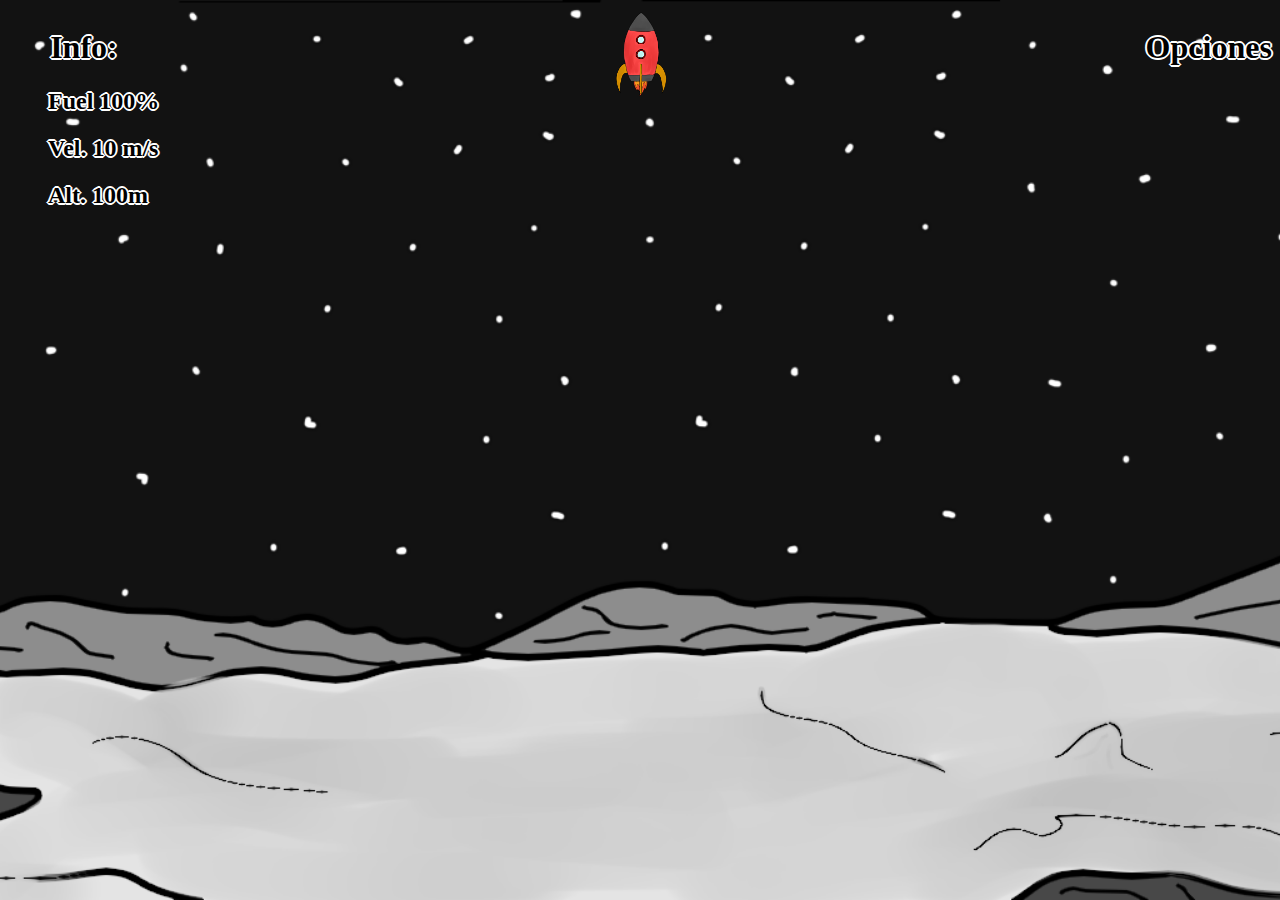
==== Lunar Lander/index.html @ 20197ac1 "Add files via upload" ====
<!DOCTYPE html>
<html>
<head>
	<title>Lunar Lander</title>
	<meta charset="UTF-8">
	<link rel="stylesheet" type="text/css" href="theme.css">
</head>
<body>
	<!-- Division izquierda -->
	<div class="division">
		<h1 id="info">Info:</h1>
		<ul>
			<li><h2>Fuel 100%</h2></li>
			<li><h2>Vel. 10 m/s</h2></li>
			<li><h2>Alt. 100m</h2></li>
		</ul>
	</div>
	
	<!-- Division central -->
	<div class="division">
		<div id="cohete">
			<img src="img/cohete.png"/>
		</div>
	</div>

	<!-- Division derecha -->
	<div class="division">
		<div id="opciones">
			<h1>Opciones</h1>
			<ul>
				<li id="about"><a href="about.html"><h2>About</h2></a></li>
				<li id="instruction"><a href="instruction.html"><h2>Instrucciones</h2></a></li>
			</ul>
		</div>
		
	</div>
</body>
</html>
---- Lunar Lander/theme.css ----
/* Define la imagen de fondo */
html {
	background: url("img/fondo.png") no-repeat center center fixed; 
    -webkit-background-size: cover;
    -moz-background-size: cover;
    -o-background-size: cover;
    background-size: cover;
}

/* Añade borde blanco al texto y texto de color negro */
p, h1, h2 {
	color: black;
    text-shadow:
        2px 0 0 #fff,
        -2px 0 0 #fff,
        0 2px 0 #fff,
        0 -2px 0 #fff,
        1px 1px #fff,
        -1px -1px 0 #fff,
        1px -1px 0 #fff,
        -1px 1px 0 #fff;
}

/* Quita el estilo de tipo a la lista */
ul {
    list-style-type: none;
}

/* Quita la decoracion de los links */
a {
	text-decoration: none;
}

/* Divide la pantalla en 3 franjas verticales del mismo tamaño */
.division {
	display: inline-block;
	width: 33.33%;
	height: 100%;
	float: left;
}

/* Define el tamaño del div de la imagen y lo centra */
#cohete {
	margin: 0 auto;
	height: 20%;
	width: 15%;
}

/* La imagen ocupa el 100% del ancho y alto dentro del div */
#cohete img {
	height: 100%;
	width: 100%;
}

/* Alinea la lista de opciones a la derecha */
#opciones {
	text-align: right;
}

p:lang(en), h1:lang(en) {
	display: none;
}

/* CSS Desktop */
@media only screen and (min-width: 800px){

	/* Estilos del index.html */

	/* Margen del texto 'INFO' */
	#info {
		margin-left: 10%;
	}

	/* Despliega los elementos de la lista */
	#opciones:hover #about, #opciones:hover #instruction{
		display: block;
	}

	/* Elemento de la lista ABOUT, oculto por defecto */
	#about {
		display: none;
	}

	/* Elemento de la lista INSTRUCCIONES, oculto por defecto */
	#instruction {
		display: none;
	}

	/* Estilos del about.html */

	/* Capa del 80% del body y alinear la capa en el centro de la pantalla*/
	#divAbout {
		margin: 0 auto;
		margin-top: 10%;
		height: 80%;
		width: 80%;
	}

	/* Estilos del instruction.html */

	/* Centrar contenido */
	.instCentrar {
		text-align: center;
	}

	/* Centra la lista en la pantalla */
	.instList {
		text-align: center;
		overflow: hidden;
	}

	/* Capa del 80% del ancho de la pantalla centrada */
	.divInstruction {
		text-align: center;
		margin: 0 auto;
		width: 80%;
	}

}

/* CSS Mobile */
@media only screen and (max-width: 800px){

	/* Estilos del index.html */

	/* Margen del texto 'INFO' */
	#info {
		margin-left: 20%;
	}

	/* Estilos del about.html */

	/* Capa que ocupa todo el body y centrar el texto */
	#divAbout {
		text-align: center;
		height: 100%;
		width: 100%;
	}

	/* Estilos del instruction.html */

	/* Centrar contenido */
	.instCentrar {
		text-align: center;
	}

	/* Centra la lista en la pantalla */
	.instList {
		overflow: hidden;	
	}

	.instList ul{
		text-align: center;
	}

	/* Separa los elementos y los alinea en una misma linea */
	.instList li{
		display: inline-block;
		padding: 10px 10px;
	}

	/* Capa del 80% del ancho de la pantalla centrada */
	.divInstruction {
		text-align: center;
		margin: 0 auto;
		width: 80%;
	}

}
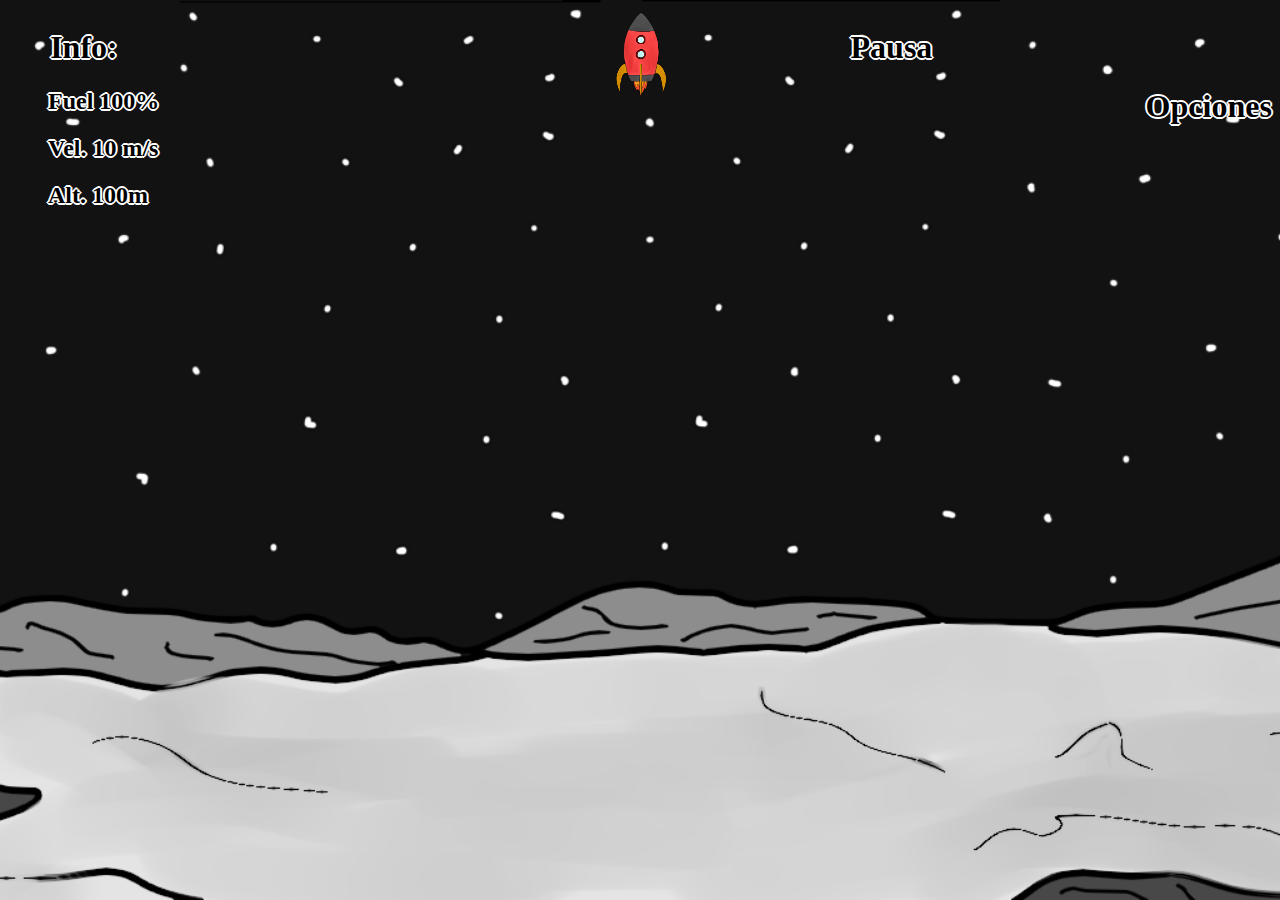
==== commit d39140e4: "Update index.html" ====
--- a/Lunar Lander/index.html
+++ b/Lunar Lander/index.html
@@ -25,6 +25,7 @@
 
 	<!-- Division derecha -->
 	<div class="division">
+		<h1>Pausa</h1>
 		<div id="opciones">
 			<h1>Opciones</h1>
 			<ul>
@@ -35,4 +36,4 @@
 		
 	</div>
 </body>
-</html>+</html>
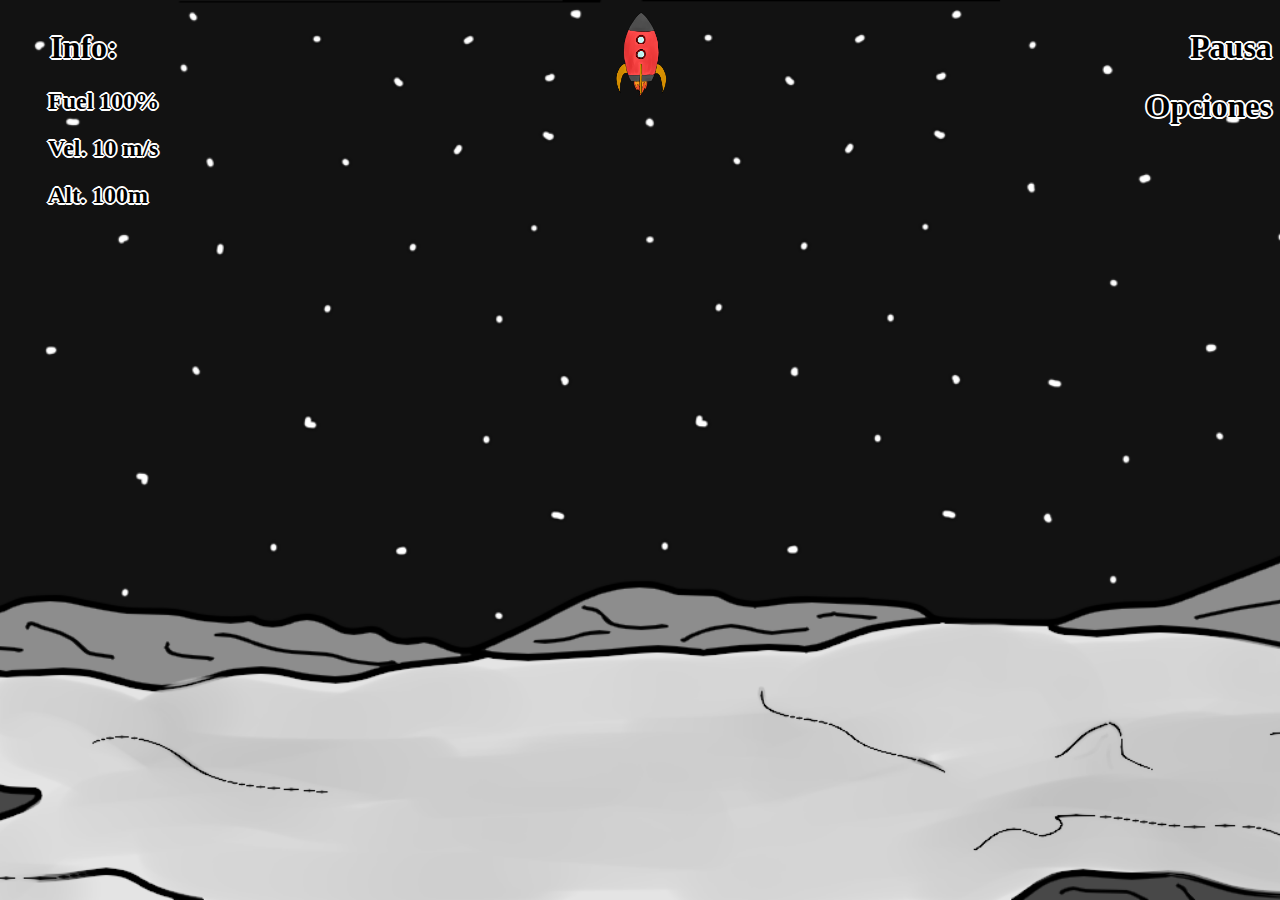
==== commit 24c5180a: "Update index.html" ====
--- a/Lunar Lander/index.html
+++ b/Lunar Lander/index.html
@@ -25,7 +25,7 @@
 
 	<!-- Division derecha -->
 	<div class="division">
-		<h1>Pausa</h1>
+		<h1 id="pausa">Pausa</h1>
 		<div id="opciones">
 			<h1>Opciones</h1>
 			<ul>
--- a/Lunar Lander/theme.css
+++ b/Lunar Lander/theme.css
@@ -56,7 +56,11 @@
 #opciones {
 	text-align: right;
 }
-
+/* Alinea el texto de pausa */
+#pausa {
+	text-align: right;
+}
+	
 p:lang(en), h1:lang(en) {
 	display: none;
 }
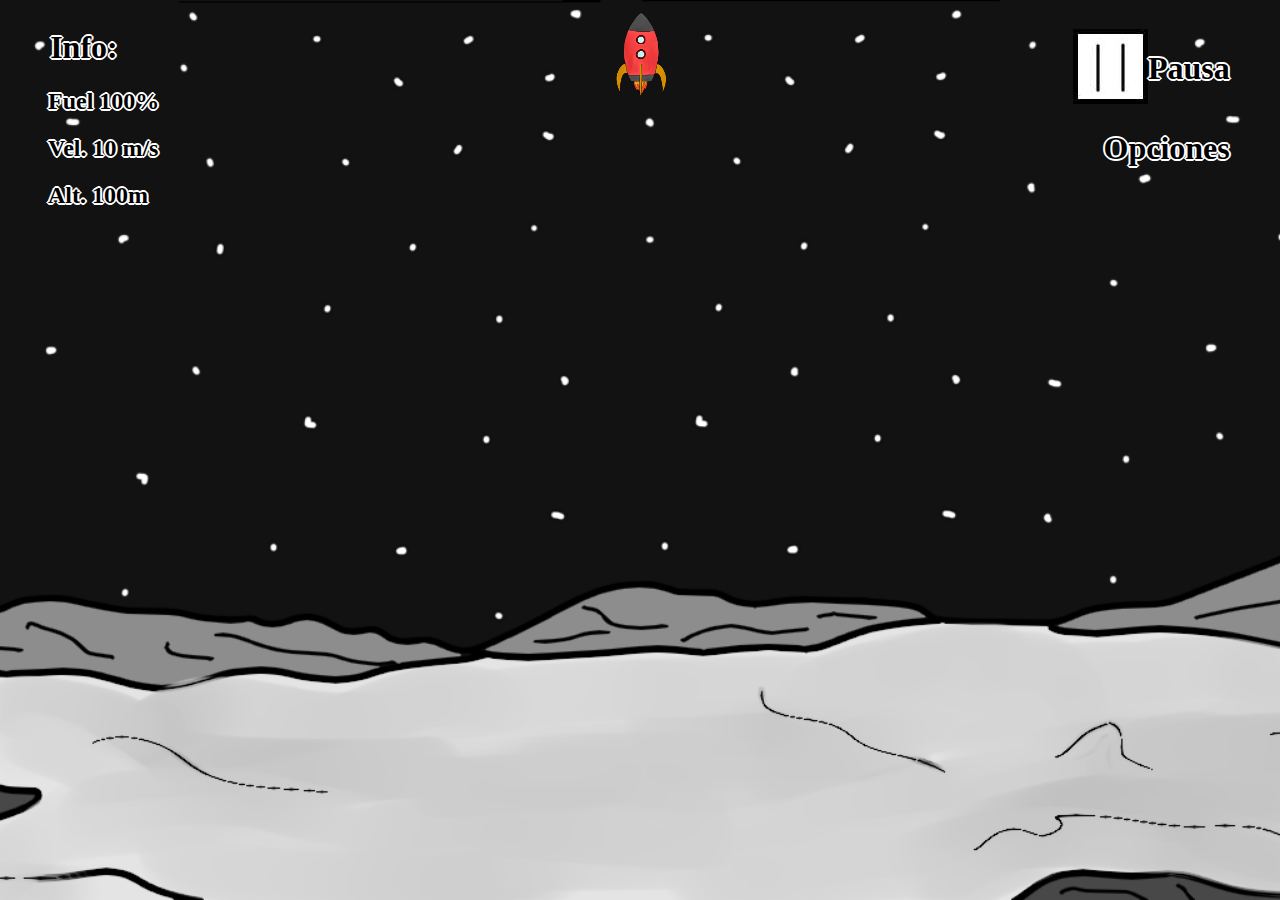
==== commit 6164001f: "Add files via upload" ====
--- a/Lunar Lander/index.html
+++ b/Lunar Lander/index.html
@@ -25,7 +25,11 @@
 
 	<!-- Division derecha -->
 	<div class="division">
-		<h1 id="pausa">Pausa</h1>
+		<div id="pausa">
+			<img src="img/pause.jpg">
+			<h1>Pausa</h1>	
+		</div>
+		<br>
 		<div id="opciones">
 			<h1>Opciones</h1>
 			<ul>
@@ -36,4 +40,4 @@
 		
 	</div>
 </body>
-</html>
+</html>--- a/Lunar Lander/theme.css
+++ b/Lunar Lander/theme.css
@@ -54,13 +54,24 @@
 
 /* Alinea la lista de opciones a la derecha */
 #opciones {
+	margin-right: 10%;
 	text-align: right;
+	float: right;
+	clear: right;
 }
-/* Alinea el texto de pausa */
+
 #pausa {
-	text-align: right;
+	margin-top: 5%;
+	margin-right: 10%;
+	display: table;
+	float: right;
 }
-	
+
+#pausa h1 {
+	display: table-cell;
+	vertical-align: middle;
+}
+
 p:lang(en), h1:lang(en) {
 	display: none;
 }
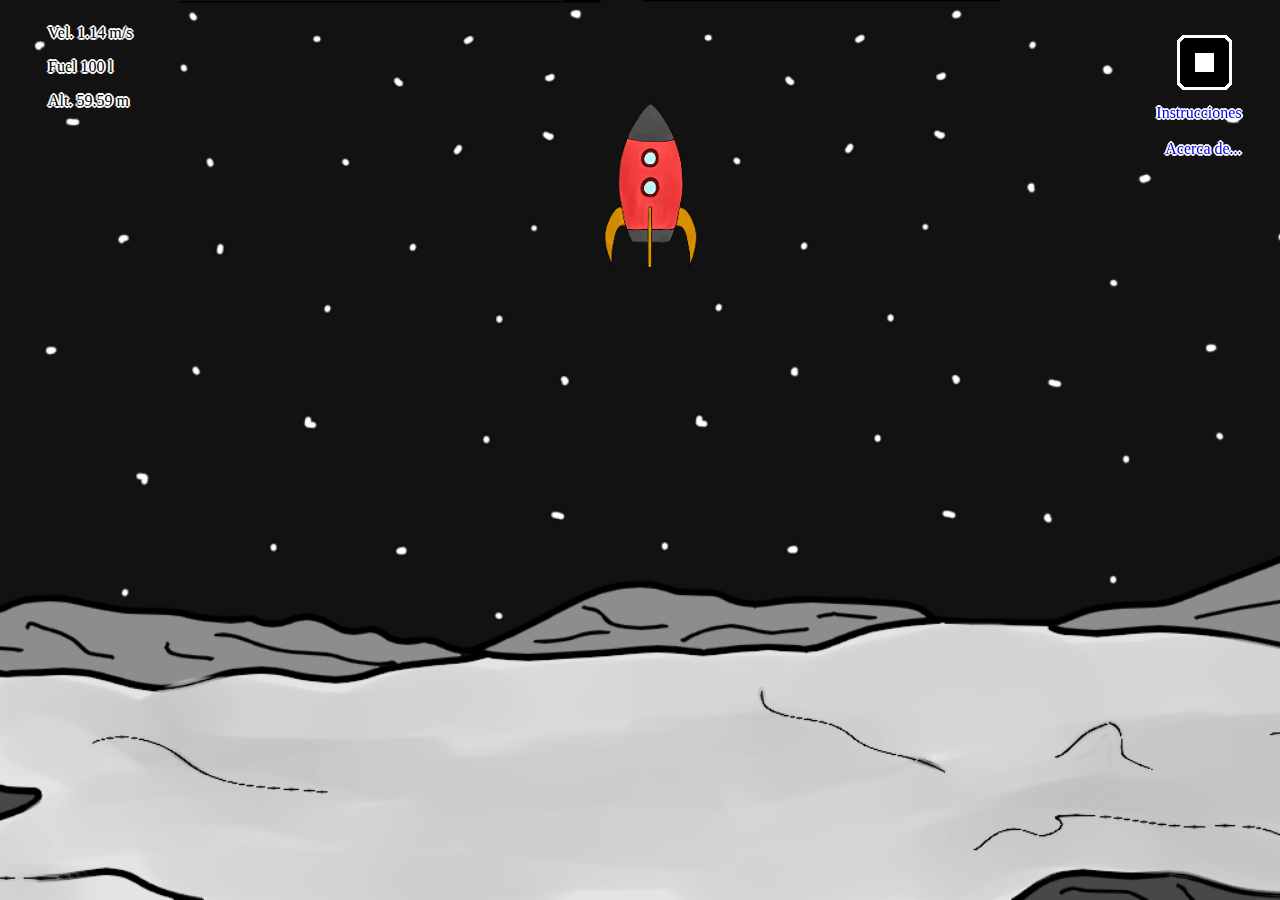
==== commit c6c37554: "Lunar Lander con .js incluido" ====
--- a/Lunar Lander/index.html
+++ b/Lunar Lander/index.html
@@ -1,43 +1,47 @@
-<!DOCTYPE html>
-<html>
-<head>
-	<title>Lunar Lander</title>
-	<meta charset="UTF-8">
-	<link rel="stylesheet" type="text/css" href="theme.css">
-</head>
-<body>
-	<!-- Division izquierda -->
-	<div class="division">
-		<h1 id="info">Info:</h1>
-		<ul>
-			<li><h2>Fuel 100%</h2></li>
-			<li><h2>Vel. 10 m/s</h2></li>
-			<li><h2>Alt. 100m</h2></li>
-		</ul>
-	</div>
-	
-	<!-- Division central -->
-	<div class="division">
-		<div id="cohete">
-			<img src="img/cohete.png"/>
-		</div>
-	</div>
-
-	<!-- Division derecha -->
-	<div class="division">
-		<div id="pausa">
-			<img src="img/pause.jpg">
-			<h1>Pausa</h1>	
-		</div>
-		<br>
-		<div id="opciones">
-			<h1>Opciones</h1>
-			<ul>
-				<li id="about"><a href="about.html"><h2>About</h2></a></li>
-				<li id="instruction"><a href="instruction.html"><h2>Instrucciones</h2></a></li>
-			</ul>
-		</div>
-		
-	</div>
-</body>
-</html>+<!DOCTYPE html>
+<html>
+    <head>
+        <title>Lunar Lander</title>
+        <meta charset="UTF-8">
+        <meta name="viewport" content="width=device-width, initial-scale=1.0">
+        <link rel="stylesheet" media="screen and (min-width: 961px)" href="css/d.css">
+        <link rel="stylesheet" media="screen and (max-width: 960px)" href="css/m.css">
+        <script src="js/script.js"></script>
+    </head>
+    <body>
+        <div id="nave">
+            <img id="inave" src="img/cohete0.png" alt="img nave">
+        </div>
+        <div class="a">
+            <div id="showm">
+                <img src="img/pausa.png" alt="img pause">
+            </div>
+            <ul>
+                <li><p>Vel. <span id="velocidad">100</span> m/s</p></li>
+                <li><p>Fuel <span id="fuel">100</span> l</p></li>
+                <li><p>Alt. <span id="altura">70</span> m</p></li>
+            </ul>
+        </div>
+        <div class="b">
+            <br>
+        </div>
+        <div class="c">
+            <div id="hidem">
+                <img src="img/pausa.png" alt="img pause">
+            </div>
+            <ul>
+                <li id="hideopt"><img src="img/pausa.png" alt="img pause" onclick="tratarPausa()"></li>
+                <li><a href="instrucciones.html">Instrucciones</a></li>
+                <li><br></li>
+                <li><a href="about.html">Acerca de...</a></li>
+            </ul>
+        </div>
+        <div class="d">
+            <h1 class="win">Enhorabuena!</h1>
+            <h2 class="win">Has ganado.</h2>
+            <h1 class="lose">Lástima!</h1>
+            <h2 class="lose">Has perdido.</h2>
+            <img src="img/play.png" alt="alt play" onclick="again()">
+        </div>
+    </body>
+</html>
--- a/Lunar Lander/css/d.css
+++ b/Lunar Lander/css/d.css
@@ -0,0 +1,112 @@
+html { 
+    background: url(../img/fondo.png) no-repeat center center fixed; 
+    -webkit-background-size: cover;
+    -moz-background-size: cover;
+    -o-background-size: cover;
+    background-size: cover;
+}
+
+li{
+    list-style-type: none;
+}
+
+p, h1{
+    color: black;
+    text-shadow:
+        2px 0 0 #fff,
+        -2px 0 0 #fff,
+        0 2px 0 #fff,
+        0 -2px 0 #fff,
+        1px 1px #fff,
+        -1px -1px 0 #fff,
+        1px -1px 0 #fff,
+        -1px 1px 0 #fff;
+}
+
+.a, .b, .c{
+    display: inline-block;
+    width: 33.33%;
+    height: 100%;
+    float: left;
+}
+
+.c{
+    text-align: right;
+    display: block !important;
+}
+
+.c ul{
+    position: fixed;
+    top: 1%;
+    right: 3%;
+}
+
+.d{
+    display: none;
+    opacity: 0.9;
+    text-align: center;
+    border-radius: 25px;
+    background-color: white;
+    height: 50%;
+    width: 50%;
+    position: fixed;
+    bottom: 25%;
+    left: 25%;
+    z-index: 1;
+}
+
+/* Posiciona y redimensiona la capa de la nave */
+#nave{
+    text-align: center;
+    position: fixed;
+    top: 10%;
+    width: 100%;
+    height: 20%;
+}
+
+#nave img{
+    height: 100%;
+}
+
+/* Se ocultan los elementos del movil */
+#hidem, #showm{
+    display: none;
+}
+
+.win, .lose{
+    display: none;
+    text-shadow:
+        2px 0 0 #fff,
+        -2px 0 0 #fff,
+        0 2px 0 #fff,
+        0 -2px 0 #fff,
+        1px 1px #fff,
+        -1px -1px 0 #fff,
+        1px -1px 0 #fff,
+        -1px 1px 0 #fff;
+}
+
+.e, .f{
+    position: fixed;
+    height: 75%;
+    width: 75%;
+    top: 12.5%;
+    left: 12.5%;
+}
+
+.e h1, .e div, .f h1, .f div{
+    text-align: center;
+}
+
+a:hover, a:link, a:visited, a:active{
+    text-shadow:
+        2px 0 0 #fff,
+        -2px 0 0 #fff,
+        0 2px 0 #fff,
+        0 -2px 0 #fff,
+        1px 1px #fff,
+        -1px -1px 0 #fff,
+        1px -1px 0 #fff,
+        -1px 1px 0 #fff;
+    text-decoration: none;
+}
--- a/Lunar Lander/css/m.css
+++ b/Lunar Lander/css/m.css
@@ -0,0 +1,154 @@
+html { 
+    background: url(../img/fondo.png) no-repeat center center fixed; 
+    -webkit-background-size: cover;
+    -moz-background-size: cover;
+    -o-background-size: cover;
+    background-size: cover;
+}
+
+li{
+    list-style-type: none;
+}
+
+a{
+    font-size: 200%;
+    text-decoration: none;
+}
+
+p, h1, a{
+    color: black;
+    text-shadow:
+        2px 0 0 #fff,
+        -2px 0 0 #fff,
+        0 2px 0 #fff,
+        0 -2px 0 #fff,
+        1px 1px #fff,
+        -1px -1px 0 #fff,
+        1px -1px 0 #fff,
+        -1px 1px 0 #fff;
+}
+
+.a{
+    width: 100%;
+    height: 90%;
+    overflow: hidden;
+    position: fixed;
+    top: 0px;
+}
+
+.b{
+    width: 100%;
+    height: 100%;
+    overflow: hidden;
+}
+
+.c{
+    background: url(../img/fondo.png) no-repeat center center fixed; 
+    -webkit-background-size: cover;
+    -moz-background-size: cover;
+    -o-background-size: cover;
+    background-size: cover;
+    position: fixed;
+    top: 0px;
+    bottom: 0px;
+    left: 0px;
+    right: 0px;
+    display: none;
+    z-index: 1;
+}
+
+.a p{
+    font-size: 175%;
+}
+
+.c p{
+    font-size: 250%;
+}
+
+.d{
+    display: none;
+    background: url(../img/fondo.png) no-repeat center center fixed; 
+    -webkit-background-size: cover;
+    -moz-background-size: cover;
+    -o-background-size: cover;
+    background-size: cover;
+    text-align: center;
+    height: 100%;
+    width: 100%;
+    bottom: 0;
+    left: 0%;
+    position: fixed;
+    z-index: 2;
+}
+
+#hideopt{
+    display: none;
+}
+
+.d h1{
+    margin-top: 50%;
+}
+
+.d img{
+    opacity: 0.9;
+}
+
+h1, h2{
+    font-size: 250%;
+}
+
+/* Posiciona y redimensiona la capa de la nave */
+#nave{
+    /*text-align: center;*/
+    position: fixed;
+    top: 10%;
+    left: 65%;
+    width: 100%;
+    height: 20%;
+    z-index: 1;
+}
+
+#nave img{
+    height: 100%;
+}
+
+#hidem, #showm{
+    float: right;
+    position: fixed;
+    top: 3%;
+    right: 5%;
+}
+
+
+.win, .lose{
+    display: none;
+    text-shadow:
+        2px 0 0 #fff,
+        -2px 0 0 #fff,
+        0 2px 0 #fff,
+        0 -2px 0 #fff,
+        1px 1px #fff,
+        -1px -1px 0 #fff,
+        1px -1px 0 #fff,
+        -1px 1px 0 #fff;
+}
+
+.e{
+    height: 100%;
+    width: 100%;
+    text-align: center;
+}
+
+.e p{
+    font-size: 150%;
+}
+
+.f{
+    height: 100%;
+    width: 100%;
+    text-align: center;
+}
+
+.f p{
+    font-size: 150%;
+}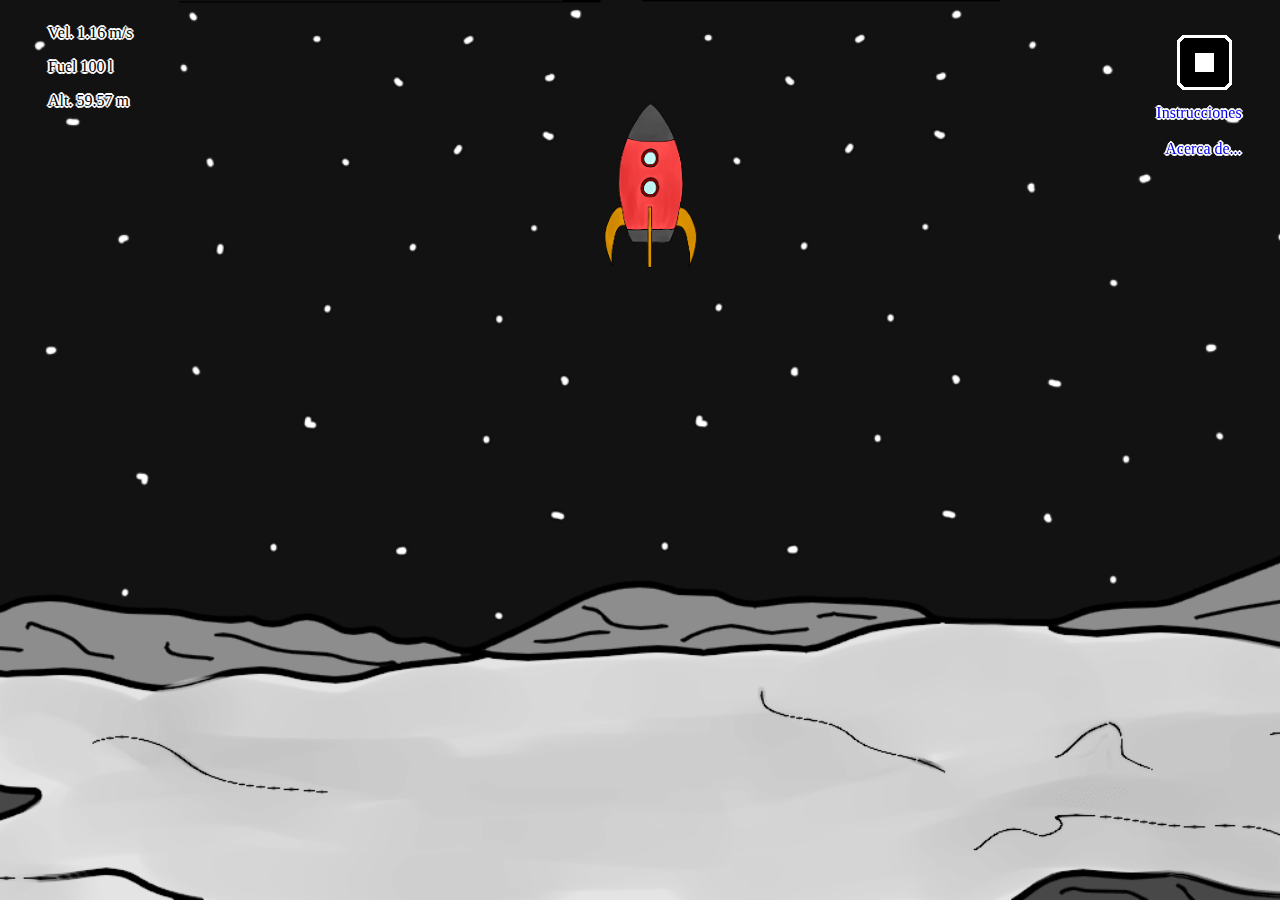
==== commit 45a47adc: "Add files via upload" ====
--- a/Lunar Lander/index.html
+++ b/Lunar Lander/index.html
@@ -1,47 +1 @@
-<!DOCTYPE html>
-<html>
-    <head>
-        <title>Lunar Lander</title>
-        <meta charset="UTF-8">
-        <meta name="viewport" content="width=device-width, initial-scale=1.0">
-        <link rel="stylesheet" media="screen and (min-width: 961px)" href="css/d.css">
-        <link rel="stylesheet" media="screen and (max-width: 960px)" href="css/m.css">
-        <script src="js/script.js"></script>
-    </head>
-    <body>
-        <div id="nave">
-            <img id="inave" src="img/cohete0.png" alt="img nave">
-        </div>
-        <div class="a">
-            <div id="showm">
-                <img src="img/pausa.png" alt="img pause">
-            </div>
-            <ul>
-                <li><p>Vel. <span id="velocidad">100</span> m/s</p></li>
-                <li><p>Fuel <span id="fuel">100</span> l</p></li>
-                <li><p>Alt. <span id="altura">70</span> m</p></li>
-            </ul>
-        </div>
-        <div class="b">
-            <br>
-        </div>
-        <div class="c">
-            <div id="hidem">
-                <img src="img/pausa.png" alt="img pause">
-            </div>
-            <ul>
-                <li id="hideopt"><img src="img/pausa.png" alt="img pause" onclick="tratarPausa()"></li>
-                <li><a href="instrucciones.html">Instrucciones</a></li>
-                <li><br></li>
-                <li><a href="about.html">Acerca de...</a></li>
-            </ul>
-        </div>
-        <div class="d">
-            <h1 class="win">Enhorabuena!</h1>
-            <h2 class="win">Has ganado.</h2>
-            <h1 class="lose">Lástima!</h1>
-            <h2 class="lose">Has perdido.</h2>
-            <img src="img/play.png" alt="alt play" onclick="again()">
-        </div>
-    </body>
-</html>
+<!DOCTYPE html><html><head><title>Lunar Lander</title><meta charset="UTF-8"><meta name="viewport" content="width=device-width, initial-scale=1.0"><link rel="stylesheet" media="screen and (min-width: 961px)" href="css/d.css"><link rel="stylesheet" media="screen and (max-width: 960px)" href="css/m.css"> <script src="js/script.js"></script> </head><body><div id="nave"> <img id="inave" src="img/cohete0.png" alt="img nave"></div><div class="a"><div id="showm"> <img src="img/pausa.png" alt="img pause"></div><ul><li><p>Vel. <span id="velocidad">100</span> m/s</p></li><li><p>Fuel <span id="fuel">100</span> l</p></li><li><p>Alt. <span id="altura">70</span> m</p></li></ul></div><div class="b"> <br></div><div class="c"><div id="hidem"> <img src="img/pausa.png" alt="img pause"></div><ul><li id="hideopt"><img src="img/pausa.png" alt="img pause" onclick="tratarPausa()"></li><li><a href="instrucciones.html">Instrucciones</a></li><li><br></li><li><a href="about.html">Acerca de...</a></li></ul></div><div class="d"><h1 class="win">Enhorabuena!</h1><h2 class="win">Has ganado.</h2><h1 class="lose">Lástima!</h1><h2 class="lose">Has perdido.</h2> <img src="img/play.png" alt="alt play" onclick="again()"></div></body></html>
--- a/Lunar Lander/css/d.css
+++ b/Lunar Lander/css/d.css
@@ -1,112 +1 @@
-html { 
-    background: url(../img/fondo.png) no-repeat center center fixed; 
-    -webkit-background-size: cover;
-    -moz-background-size: cover;
-    -o-background-size: cover;
-    background-size: cover;
-}
-
-li{
-    list-style-type: none;
-}
-
-p, h1{
-    color: black;
-    text-shadow:
-        2px 0 0 #fff,
-        -2px 0 0 #fff,
-        0 2px 0 #fff,
-        0 -2px 0 #fff,
-        1px 1px #fff,
-        -1px -1px 0 #fff,
-        1px -1px 0 #fff,
-        -1px 1px 0 #fff;
-}
-
-.a, .b, .c{
-    display: inline-block;
-    width: 33.33%;
-    height: 100%;
-    float: left;
-}
-
-.c{
-    text-align: right;
-    display: block !important;
-}
-
-.c ul{
-    position: fixed;
-    top: 1%;
-    right: 3%;
-}
-
-.d{
-    display: none;
-    opacity: 0.9;
-    text-align: center;
-    border-radius: 25px;
-    background-color: white;
-    height: 50%;
-    width: 50%;
-    position: fixed;
-    bottom: 25%;
-    left: 25%;
-    z-index: 1;
-}
-
-/* Posiciona y redimensiona la capa de la nave */
-#nave{
-    text-align: center;
-    position: fixed;
-    top: 10%;
-    width: 100%;
-    height: 20%;
-}
-
-#nave img{
-    height: 100%;
-}
-
-/* Se ocultan los elementos del movil */
-#hidem, #showm{
-    display: none;
-}
-
-.win, .lose{
-    display: none;
-    text-shadow:
-        2px 0 0 #fff,
-        -2px 0 0 #fff,
-        0 2px 0 #fff,
-        0 -2px 0 #fff,
-        1px 1px #fff,
-        -1px -1px 0 #fff,
-        1px -1px 0 #fff,
-        -1px 1px 0 #fff;
-}
-
-.e, .f{
-    position: fixed;
-    height: 75%;
-    width: 75%;
-    top: 12.5%;
-    left: 12.5%;
-}
-
-.e h1, .e div, .f h1, .f div{
-    text-align: center;
-}
-
-a:hover, a:link, a:visited, a:active{
-    text-shadow:
-        2px 0 0 #fff,
-        -2px 0 0 #fff,
-        0 2px 0 #fff,
-        0 -2px 0 #fff,
-        1px 1px #fff,
-        -1px -1px 0 #fff,
-        1px -1px 0 #fff,
-        -1px 1px 0 #fff;
-    text-decoration: none;
-}
+html{background:url(../img/fondo.png) no-repeat center center fixed;-webkit-background-size:cover;-moz-background-size:cover;-o-background-size:cover;background-size:cover}li{list-style-type:none}p,h1{color:black;text-shadow:2px 0 0 #fff, -2px 0 0 #fff, 0 2px 0 #fff, 0 -2px 0 #fff, 1px 1px #fff, -1px -1px 0 #fff, 1px -1px 0 #fff, -1px 1px 0 #fff}.a,.b,.c{display:inline-block;width:33.33%;height:100%;float:left}.c{text-align:right;display:block !important}.c ul{position:fixed;top:1%;right:3%}.d{display:none;opacity:0.9;text-align:center;border-radius:25px;background-color:white;height:50%;width:50%;position:fixed;bottom:25%;left:25%;z-index:1}#nave{text-align:center;position:fixed;top:10%;width:100%;height:20%}#nave img{height:100%}#hidem,#showm{display:none}.win,.lose{display:none;text-shadow:2px 0 0 #fff, -2px 0 0 #fff, 0 2px 0 #fff, 0 -2px 0 #fff, 1px 1px #fff, -1px -1px 0 #fff, 1px -1px 0 #fff, -1px 1px 0 #fff}.e,.f{position:fixed;height:75%;width:75%;top:12.5%;left:12.5%}.e h1, .e div, .f h1, .f div{text-align:center}a:hover,a:link,a:visited,a:active{text-shadow:2px 0 0 #fff, -2px 0 0 #fff, 0 2px 0 #fff, 0 -2px 0 #fff, 1px 1px #fff, -1px -1px 0 #fff, 1px -1px 0 #fff, -1px 1px 0 #fff;text-decoration:none}
--- a/Lunar Lander/css/m.css
+++ b/Lunar Lander/css/m.css
@@ -1,154 +1 @@
-html { 
-    background: url(../img/fondo.png) no-repeat center center fixed; 
-    -webkit-background-size: cover;
-    -moz-background-size: cover;
-    -o-background-size: cover;
-    background-size: cover;
-}
-
-li{
-    list-style-type: none;
-}
-
-a{
-    font-size: 200%;
-    text-decoration: none;
-}
-
-p, h1, a{
-    color: black;
-    text-shadow:
-        2px 0 0 #fff,
-        -2px 0 0 #fff,
-        0 2px 0 #fff,
-        0 -2px 0 #fff,
-        1px 1px #fff,
-        -1px -1px 0 #fff,
-        1px -1px 0 #fff,
-        -1px 1px 0 #fff;
-}
-
-.a{
-    width: 100%;
-    height: 90%;
-    overflow: hidden;
-    position: fixed;
-    top: 0px;
-}
-
-.b{
-    width: 100%;
-    height: 100%;
-    overflow: hidden;
-}
-
-.c{
-    background: url(../img/fondo.png) no-repeat center center fixed; 
-    -webkit-background-size: cover;
-    -moz-background-size: cover;
-    -o-background-size: cover;
-    background-size: cover;
-    position: fixed;
-    top: 0px;
-    bottom: 0px;
-    left: 0px;
-    right: 0px;
-    display: none;
-    z-index: 1;
-}
-
-.a p{
-    font-size: 175%;
-}
-
-.c p{
-    font-size: 250%;
-}
-
-.d{
-    display: none;
-    background: url(../img/fondo.png) no-repeat center center fixed; 
-    -webkit-background-size: cover;
-    -moz-background-size: cover;
-    -o-background-size: cover;
-    background-size: cover;
-    text-align: center;
-    height: 100%;
-    width: 100%;
-    bottom: 0;
-    left: 0%;
-    position: fixed;
-    z-index: 2;
-}
-
-#hideopt{
-    display: none;
-}
-
-.d h1{
-    margin-top: 50%;
-}
-
-.d img{
-    opacity: 0.9;
-}
-
-h1, h2{
-    font-size: 250%;
-}
-
-/* Posiciona y redimensiona la capa de la nave */
-#nave{
-    /*text-align: center;*/
-    position: fixed;
-    top: 10%;
-    left: 65%;
-    width: 100%;
-    height: 20%;
-    z-index: 1;
-}
-
-#nave img{
-    height: 100%;
-}
-
-#hidem, #showm{
-    float: right;
-    position: fixed;
-    top: 3%;
-    right: 5%;
-}
-
-
-.win, .lose{
-    display: none;
-    text-shadow:
-        2px 0 0 #fff,
-        -2px 0 0 #fff,
-        0 2px 0 #fff,
-        0 -2px 0 #fff,
-        1px 1px #fff,
-        -1px -1px 0 #fff,
-        1px -1px 0 #fff,
-        -1px 1px 0 #fff;
-}
-
-.e{
-    height: 100%;
-    width: 100%;
-    text-align: center;
-}
-
-.e p{
-    font-size: 150%;
-}
-
-.f{
-    height: 100%;
-    width: 100%;
-    text-align: center;
-}
-
-.f p{
-    font-size: 150%;
-}+html{background:url(../img/fondo.png) no-repeat center center fixed;-webkit-background-size:cover;-moz-background-size:cover;-o-background-size:cover;background-size:cover}li{list-style-type:none}a{font-size:200%;text-decoration:none}p,h1,a{color:black;text-shadow:2px 0 0 #fff, -2px 0 0 #fff, 0 2px 0 #fff, 0 -2px 0 #fff, 1px 1px #fff, -1px -1px 0 #fff, 1px -1px 0 #fff, -1px 1px 0 #fff}.a{width:100%;height:90%;overflow:hidden;position:fixed;top:0px}.b{width:100%;height:100%;overflow:hidden}.c{background:url(../img/fondo.png) no-repeat center center fixed;-webkit-background-size:cover;-moz-background-size:cover;-o-background-size:cover;background-size:cover;position:fixed;top:0px;bottom:0px;left:0px;right:0px;display:none;z-index:1}.a p{font-size:175%}.c p{font-size:250%}.d{display:none;background:url(../img/fondo.png) no-repeat center center fixed;-webkit-background-size:cover;-moz-background-size:cover;-o-background-size:cover;background-size:cover;text-align:center;height:100%;width:100%;bottom:0;left:0%;position:fixed;z-index:2}#hideopt{display:none}.d h1{margin-top:50%}.d img{opacity:0.9}h1,h2{font-size:250%}#nave{position:fixed;top:10%;left:65%;width:100%;height:20%;z-index:1}#nave img{height:100%}#hidem,#showm{float:right;position:fixed;top:3%;right:5%}.win,.lose{display:none;text-shadow:2px 0 0 #fff, -2px 0 0 #fff, 0 2px 0 #fff, 0 -2px 0 #fff, 1px 1px #fff, -1px -1px 0 #fff, 1px -1px 0 #fff, -1px 1px 0 #fff}.e{height:100%;width:100%;text-align:center}.e p{font-size:150%}.f{height:100%;width:100%;text-align:center}.f p{font-size:150%}
